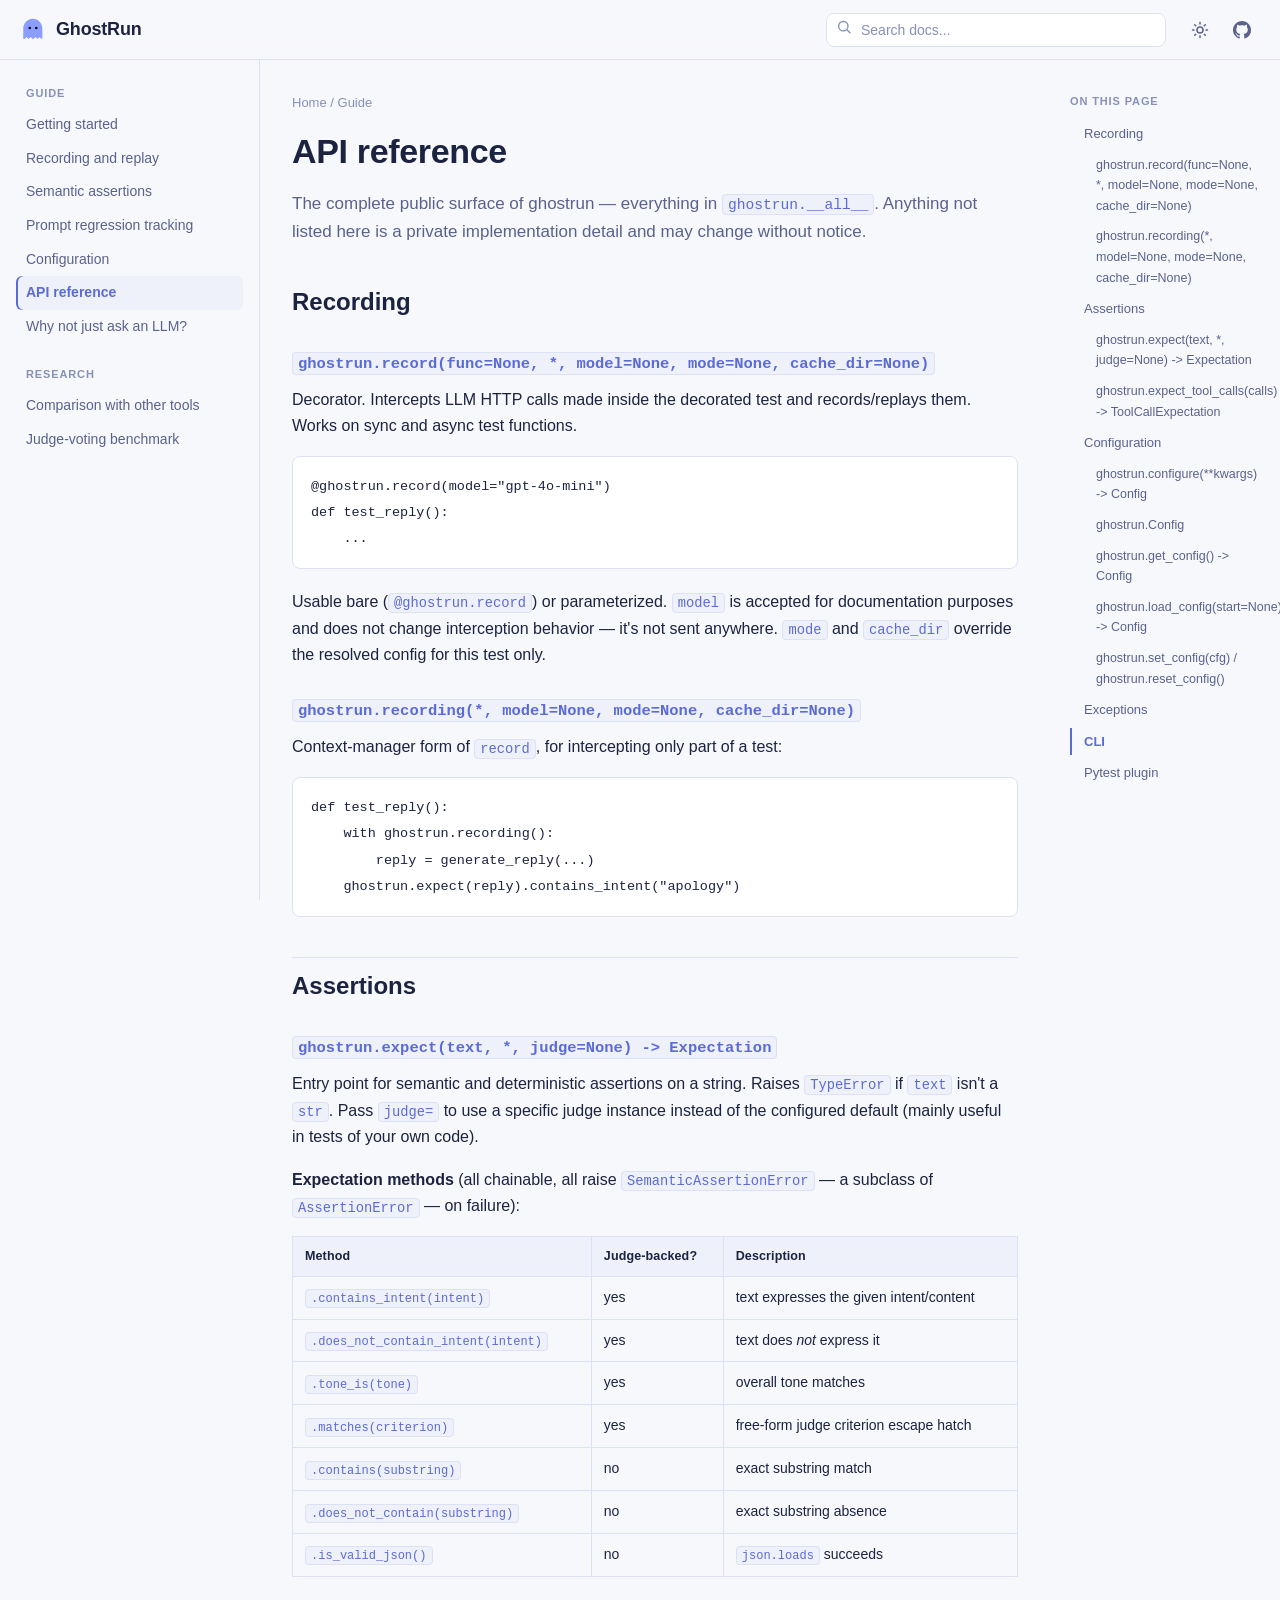
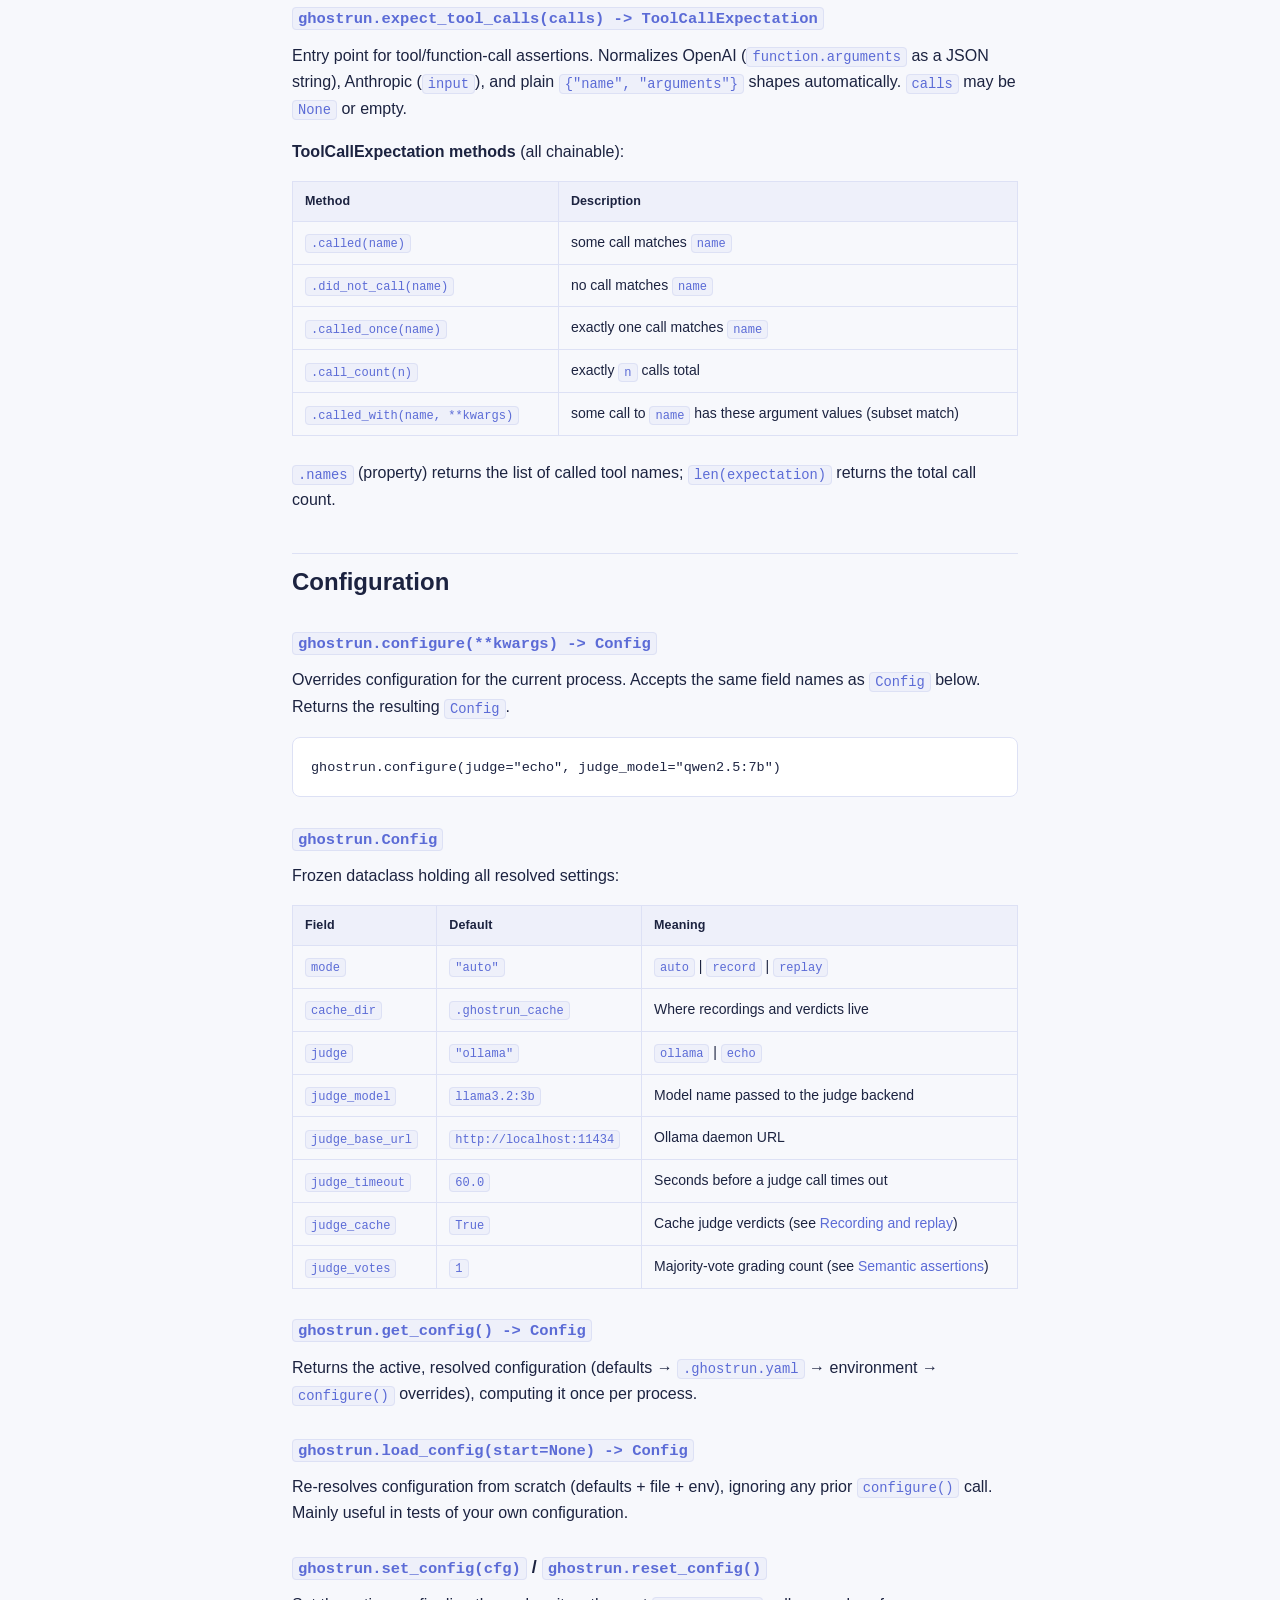
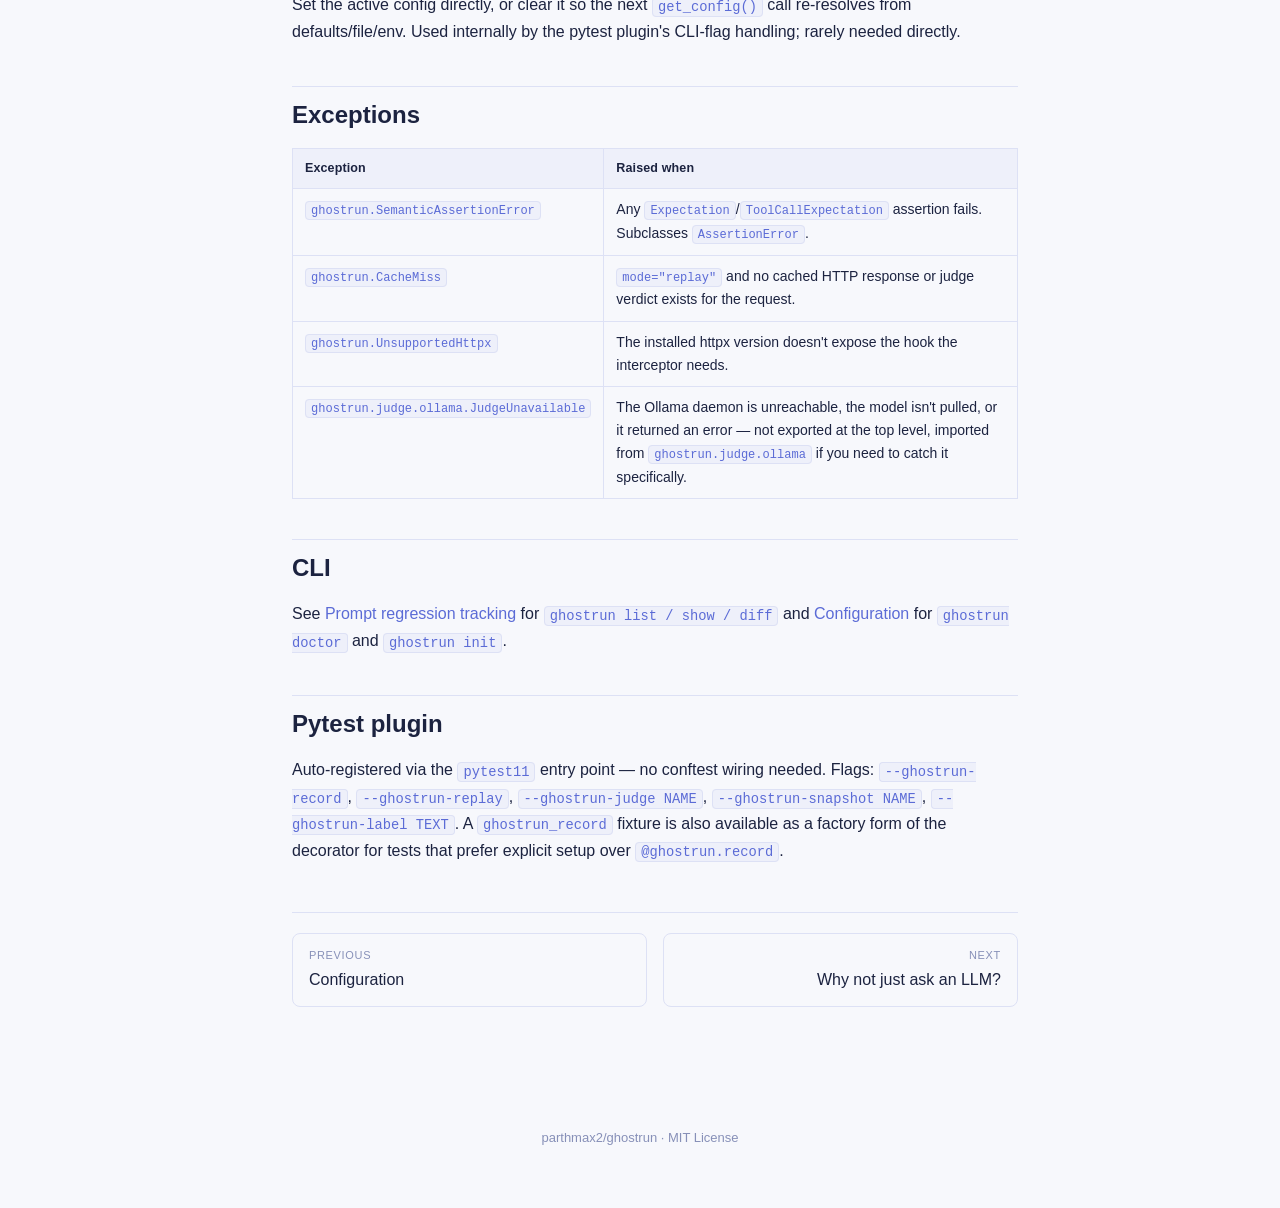
==== site/guide/api-reference.html @ 065bf579 "added ui" ====
<!doctype html>
<html lang="en">
<head>
<meta charset="utf-8">
<meta name="viewport" content="width=device-width, initial-scale=1">
<title>API reference — ghostrun</title>
<meta name="description" content="Every public function, class, exception, and config field in ghostrun.__all__.">
<link rel="icon" href="../assets/ghost-icon.svg">
<link rel="stylesheet" href="../assets/style.css">
</head>
<body>

<header class="site-header">
  <button class="nav-toggle" id="nav-toggle" aria-label="Toggle navigation">
    <svg viewBox="0 0 24 24" fill="none" stroke="currentColor" stroke-width="2" stroke-linecap="round" width="18" height="18"><line x1="4" y1="7" x2="20" y2="7"/><line x1="4" y1="12" x2="20" y2="12"/><line x1="4" y1="17" x2="20" y2="17"/></svg>
  </button>
  <a class="brand" href="../index.html"><img src="../assets/ghost-icon.svg" alt="">GhostRun</a>
  <div class="header-spacer"></div>
  <div class="search-wrap">
    <span class="search-icon"><svg viewBox="0 0 24 24" fill="none" stroke="currentColor" stroke-width="2" stroke-linecap="round" stroke-linejoin="round" width="16" height="16"><circle cx="11" cy="11" r="7"/><line x1="21" y1="21" x2="16.65" y2="16.65"/></svg></span>
    <input class="search-input" id="search-input" type="text" placeholder="Search docs..." autocomplete="off">
    <div class="search-results" id="search-results"></div>
  </div>
  <div class="header-actions">
    <button class="icon-btn" id="theme-toggle" aria-label="Toggle theme">
      <svg class="icon-sun" viewBox="0 0 24 24" fill="none" stroke="currentColor" stroke-width="2" stroke-linecap="round"><circle cx="12" cy="12" r="4"/><line x1="12" y1="2" x2="12" y2="4"/><line x1="12" y1="20" x2="12" y2="22"/><line x1="4.9" y1="4.9" x2="6.3" y2="6.3"/><line x1="17.7" y1="17.7" x2="19.1" y2="19.1"/><line x1="2" y1="12" x2="4" y2="12"/><line x1="20" y1="12" x2="22" y2="12"/><line x1="4.9" y1="19.1" x2="6.3" y2="17.7"/><line x1="17.7" y1="6.3" x2="19.1" y2="4.9"/></svg>
      <svg class="icon-moon" viewBox="0 0 24 24" fill="currentColor"><path d="M21 12.79A9 9 0 1 1 11.21 3 7 7 0 0 0 21 12.79z"/></svg>
    </button>
    <a class="icon-btn" href="https://github.com/parthmax2/ghostrun" target="_blank" rel="noopener" aria-label="GitHub repository">
      <svg viewBox="0 0 16 16" width="18" height="18" fill="currentColor"><path d="M8 0C3.58 0 0 3.58 0 8c0 3.54 2.29 6.53 5.47 7.59.4.07.55-.17.55-.38 0-.19-.01-.82-.01-1.49-2.01.37-2.53-.49-2.69-.94-.09-.23-.48-.94-.82-1.13-.28-.15-.68-.52-.01-.53.63-.01 1.08.58 1.23.82.72 1.21 1.87.87 2.33.66.07-.52.28-.87.51-1.07-1.78-.2-3.64-.89-3.64-3.95 0-.87.31-1.59.82-2.15-.08-.2-.36-1.02.08-2.12 0 0 .67-.21 2.2.82.64-.18 1.32-.27 2-.27.68 0 1.36.09 2 .27 1.53-1.04 2.2-.82 2.2-.82.44 1.1.16 1.92.08 2.12.51.56.82 1.27.82 2.15 0 3.07-1.87 3.75-3.65 3.95.29.25.54.73.54 1.48 0 1.07-.01 1.93-.01 2.2 0 .21.15.46.55.38A8.01 8.01 0 0 0 16 8c0-4.42-3.58-8-8-8z"/></svg>
    </a>
  </div>
</header>

<div class="scrim" id="scrim"></div>

<div class="shell">
  <nav class="sidebar" aria-label="Sidebar">
    <div class="side-group">
      <div class="side-group-title">Guide</div>
      <a class="side-link" href="getting-started.html">Getting started</a>
      <a class="side-link" href="recording.html">Recording and replay</a>
      <a class="side-link" href="assertions.html">Semantic assertions</a>
      <a class="side-link" href="regression-tracking.html">Prompt regression tracking</a>
      <a class="side-link" href="configuration.html">Configuration</a>
      <a class="side-link active" href="api-reference.html">API reference</a>
      <a class="side-link" href="why-not-diy.html">Why not just ask an LLM?</a>
    </div>
    <div class="side-group">
      <div class="side-group-title">Research</div>
      <a class="side-link" href="../research/comparison.html">Comparison with other tools</a>
      <a class="side-link" href="../research/judge-voting-benchmark.html">Judge-voting benchmark</a>
    </div>
  </nav>

  <main class="main">
    <article class="article">
      <div class="breadcrumb"><a href="../index.html">Home</a> / Guide</div>
      <h1>API reference</h1>
      <p class="lede">The complete public surface of ghostrun — everything in <code>ghostrun.__all__</code>. Anything not listed here is a private implementation detail and may change without notice.</p>

      <h2>Recording</h2>
      <h3><code>ghostrun.record(func=None, *, model=None, mode=None, cache_dir=None)</code></h3>
      <p>Decorator. Intercepts LLM HTTP calls made inside the decorated test and records/replays them. Works on sync and async test functions.</p>
      <pre><code>@ghostrun.record(model="gpt-4o-mini")
def test_reply():
    ...</code></pre>
      <p>Usable bare (<code>@ghostrun.record</code>) or parameterized. <code>model</code> is accepted for documentation purposes and does not change interception behavior — it's not sent anywhere. <code>mode</code> and <code>cache_dir</code> override the resolved config for this test only.</p>

      <h3><code>ghostrun.recording(*, model=None, mode=None, cache_dir=None)</code></h3>
      <p>Context-manager form of <code>record</code>, for intercepting only part of a test:</p>
      <pre><code>def test_reply():
    with ghostrun.recording():
        reply = generate_reply(...)
    ghostrun.expect(reply).contains_intent("apology")</code></pre>

      <h2>Assertions</h2>
      <h3><code>ghostrun.expect(text, *, judge=None) -&gt; Expectation</code></h3>
      <p>Entry point for semantic and deterministic assertions on a string. Raises <code>TypeError</code> if <code>text</code> isn't a <code>str</code>. Pass <code>judge=</code> to use a specific judge instance instead of the configured default (mainly useful in tests of your own code).</p>

      <p><strong>Expectation methods</strong> (all chainable, all raise <code>SemanticAssertionError</code> — a subclass of <code>AssertionError</code> — on failure):</p>
      <div class="table-scroll">
      <table>
        <thead><tr><th>Method</th><th>Judge-backed?</th><th>Description</th></tr></thead>
        <tbody>
          <tr><td><code>.contains_intent(intent)</code></td><td>yes</td><td>text expresses the given intent/content</td></tr>
          <tr><td><code>.does_not_contain_intent(intent)</code></td><td>yes</td><td>text does <em>not</em> express it</td></tr>
          <tr><td><code>.tone_is(tone)</code></td><td>yes</td><td>overall tone matches</td></tr>
          <tr><td><code>.matches(criterion)</code></td><td>yes</td><td>free-form judge criterion escape hatch</td></tr>
          <tr><td><code>.contains(substring)</code></td><td>no</td><td>exact substring match</td></tr>
          <tr><td><code>.does_not_contain(substring)</code></td><td>no</td><td>exact substring absence</td></tr>
          <tr><td><code>.is_valid_json()</code></td><td>no</td><td><code>json.loads</code> succeeds</td></tr>
        </tbody>
      </table>
      </div>

      <h3><code>ghostrun.expect_tool_calls(calls) -&gt; ToolCallExpectation</code></h3>
      <p>Entry point for tool/function-call assertions. Normalizes OpenAI (<code>function.arguments</code> as a JSON string), Anthropic (<code>input</code>), and plain <code>{"name", "arguments"}</code> shapes automatically. <code>calls</code> may be <code>None</code> or empty.</p>

      <p><strong>ToolCallExpectation methods</strong> (all chainable):</p>
      <div class="table-scroll">
      <table>
        <thead><tr><th>Method</th><th>Description</th></tr></thead>
        <tbody>
          <tr><td><code>.called(name)</code></td><td>some call matches <code>name</code></td></tr>
          <tr><td><code>.did_not_call(name)</code></td><td>no call matches <code>name</code></td></tr>
          <tr><td><code>.called_once(name)</code></td><td>exactly one call matches <code>name</code></td></tr>
          <tr><td><code>.call_count(n)</code></td><td>exactly <code>n</code> calls total</td></tr>
          <tr><td><code>.called_with(name, **kwargs)</code></td><td>some call to <code>name</code> has these argument values (subset match)</td></tr>
        </tbody>
      </table>
      </div>
      <p><code>.names</code> (property) returns the list of called tool names; <code>len(expectation)</code> returns the total call count.</p>

      <h2>Configuration</h2>
      <h3><code>ghostrun.configure(**kwargs) -&gt; Config</code></h3>
      <p>Overrides configuration for the current process. Accepts the same field names as <code>Config</code> below. Returns the resulting <code>Config</code>.</p>
      <pre><code>ghostrun.configure(judge="echo", judge_model="qwen2.5:7b")</code></pre>

      <h3><code>ghostrun.Config</code></h3>
      <p>Frozen dataclass holding all resolved settings:</p>
      <div class="table-scroll">
      <table>
        <thead><tr><th>Field</th><th>Default</th><th>Meaning</th></tr></thead>
        <tbody>
          <tr><td><code>mode</code></td><td><code>"auto"</code></td><td><code>auto</code> | <code>record</code> | <code>replay</code></td></tr>
          <tr><td><code>cache_dir</code></td><td><code>.ghostrun_cache</code></td><td>Where recordings and verdicts live</td></tr>
          <tr><td><code>judge</code></td><td><code>"ollama"</code></td><td><code>ollama</code> | <code>echo</code></td></tr>
          <tr><td><code>judge_model</code></td><td><code>llama3.2:3b</code></td><td>Model name passed to the judge backend</td></tr>
          <tr><td><code>judge_base_url</code></td><td><code>http://localhost:11434</code></td><td>Ollama daemon URL</td></tr>
          <tr><td><code>judge_timeout</code></td><td><code>60.0</code></td><td>Seconds before a judge call times out</td></tr>
          <tr><td><code>judge_cache</code></td><td><code>True</code></td><td>Cache judge verdicts (see <a href="recording.html">Recording and replay</a>)</td></tr>
          <tr><td><code>judge_votes</code></td><td><code>1</code></td><td>Majority-vote grading count (see <a href="assertions.html">Semantic assertions</a>)</td></tr>
        </tbody>
      </table>
      </div>

      <h3><code>ghostrun.get_config() -&gt; Config</code></h3>
      <p>Returns the active, resolved configuration (defaults → <code>.ghostrun.yaml</code> → environment → <code>configure()</code> overrides), computing it once per process.</p>

      <h3><code>ghostrun.load_config(start=None) -&gt; Config</code></h3>
      <p>Re-resolves configuration from scratch (defaults + file + env), ignoring any prior <code>configure()</code> call. Mainly useful in tests of your own configuration.</p>

      <h3><code>ghostrun.set_config(cfg)</code> / <code>ghostrun.reset_config()</code></h3>
      <p>Set the active config directly, or clear it so the next <code>get_config()</code> call re-resolves from defaults/file/env. Used internally by the pytest plugin's CLI-flag handling; rarely needed directly.</p>

      <h2>Exceptions</h2>
      <div class="table-scroll">
      <table>
        <thead><tr><th>Exception</th><th>Raised when</th></tr></thead>
        <tbody>
          <tr><td><code>ghostrun.SemanticAssertionError</code></td><td>Any <code>Expectation</code>/<code>ToolCallExpectation</code> assertion fails. Subclasses <code>AssertionError</code>.</td></tr>
          <tr><td><code>ghostrun.CacheMiss</code></td><td><code>mode="replay"</code> and no cached HTTP response or judge verdict exists for the request.</td></tr>
          <tr><td><code>ghostrun.UnsupportedHttpx</code></td><td>The installed httpx version doesn't expose the hook the interceptor needs.</td></tr>
          <tr><td><code>ghostrun.judge.ollama.JudgeUnavailable</code></td><td>The Ollama daemon is unreachable, the model isn't pulled, or it returned an error — not exported at the top level, imported from <code>ghostrun.judge.ollama</code> if you need to catch it specifically.</td></tr>
        </tbody>
      </table>
      </div>

      <h2>CLI</h2>
      <p>See <a href="regression-tracking.html">Prompt regression tracking</a> for <code>ghostrun list / show / diff</code> and <a href="configuration.html">Configuration</a> for <code>ghostrun doctor</code> and <code>ghostrun init</code>.</p>

      <h2>Pytest plugin</h2>
      <p>Auto-registered via the <code>pytest11</code> entry point — no conftest wiring needed. Flags: <code>--ghostrun-record</code>, <code>--ghostrun-replay</code>, <code>--ghostrun-judge NAME</code>, <code>--ghostrun-snapshot NAME</code>, <code>--ghostrun-label TEXT</code>. A <code>ghostrun_record</code> fixture is also available as a factory form of the decorator for tests that prefer explicit setup over <code>@ghostrun.record</code>.</p>

      <div class="page-nav">
        <a href="configuration.html"><span class="dir">Previous</span>Configuration</a>
        <a class="next" href="why-not-diy.html"><span class="dir">Next</span>Why not just ask an LLM?</a>
      </div>
    </article>
  </main>

  <aside class="toc">
    <div class="toc-title">On this page</div>
    <ul id="toc-list"></ul>
  </aside>
</div>

<footer class="site-footer">
  <a href="https://github.com/parthmax2/ghostrun" target="_blank" rel="noopener">parthmax2/ghostrun</a> · MIT License
</footer>

<script src="../assets/search-index.js"></script>
<script src="../assets/app.js"></script>
</body>
</html>
---- site/assets/style.css ----
/* ==========================================================================
   ghostrun docs — design tokens
   Same palette family as the README hero/mascot: cool ink + periwinkle glow,
   warm amber reserved for "this touched the network / pay attention" states.
   ========================================================================== */

:root {
  --ink: #0b0e1a;
  --ink-panel: #131a2e;
  --ink-panel-2: #0f1426;
  --ink-raised: #171f38;
  --hairline: #2a3155;
  --glow: #8b9dff;
  --glow-dim: #6b7bd6;
  --signal: #ffb066;
  --danger: #ff6b6b;
  --ok: #5fd0a0;
  --text: #e7eaff;
  --text-dim: #9aa4c7;
  --text-faint: #6b7396;

  --font-sans: -apple-system, "Segoe UI", Roboto, Helvetica, Arial, sans-serif;
  --font-mono: ui-monospace, "SF Mono", "Cascadia Mono", "JetBrains Mono", Consolas, "Liberation Mono", monospace;

  --header-h: 60px;
  --sidebar-w: 260px;
  --toc-w: 230px;
  --content-max: 760px;

  --radius: 8px;
  --shadow: 0 8px 24px rgba(0, 0, 0, 0.35);
}

@media (prefers-color-scheme: light) {
  :root {
    --ink: #f7f8fc;
    --ink-panel: #ffffff;
    --ink-panel-2: #eef0fa;
    --ink-raised: #ffffff;
    --hairline: #dde1f5;
    --glow: #5b6bd6;
    --glow-dim: #4552ad;
    --signal: #d97a2e;
    --danger: #d64545;
    --ok: #2f9d6f;
    --text: #1c2340;
    --text-dim: #5a628c;
    --text-faint: #8790b8;
    --shadow: 0 8px 24px rgba(30, 40, 90, 0.1);
  }
}

:root[data-theme="dark"] {
  --ink: #0b0e1a;
  --ink-panel: #131a2e;
  --ink-panel-2: #0f1426;
  --ink-raised: #171f38;
  --hairline: #2a3155;
  --glow: #8b9dff;
  --glow-dim: #6b7bd6;
  --signal: #ffb066;
  --danger: #ff6b6b;
  --ok: #5fd0a0;
  --text: #e7eaff;
  --text-dim: #9aa4c7;
  --text-faint: #6b7396;
  --shadow: 0 8px 24px rgba(0, 0, 0, 0.35);
}

:root[data-theme="light"] {
  --ink: #f7f8fc;
  --ink-panel: #ffffff;
  --ink-panel-2: #eef0fa;
  --ink-raised: #ffffff;
  --hairline: #dde1f5;
  --glow: #5b6bd6;
  --glow-dim: #4552ad;
  --signal: #d97a2e;
  --danger: #d64545;
  --ok: #2f9d6f;
  --text: #1c2340;
  --text-dim: #5a628c;
  --text-faint: #8790b8;
  --shadow: 0 8px 24px rgba(30, 40, 90, 0.1);
}

/* ==========================================================================
   Reset / base
   ========================================================================== */

* {
  box-sizing: border-box;
}

html {
  scroll-behavior: smooth;
}

@media (prefers-reduced-motion: reduce) {
  html {
    scroll-behavior: auto;
  }
  * {
    animation-duration: 0.001ms !important;
    transition-duration: 0.001ms !important;
  }
}

body {
  margin: 0;
  background: var(--ink);
  color: var(--text);
  font-family: var(--font-sans);
  font-size: 16px;
  line-height: 1.65;
  -webkit-font-smoothing: antialiased;
}

a {
  color: var(--glow);
  text-decoration: none;
}
a:hover {
  text-decoration: underline;
}
a:focus-visible,
button:focus-visible,
input:focus-visible {
  outline: 2px solid var(--glow);
  outline-offset: 2px;
}

img {
  max-width: 100%;
}

/* ==========================================================================
   Header
   ========================================================================== */

.site-header {
  position: fixed;
  top: 0;
  left: 0;
  right: 0;
  height: var(--header-h);
  z-index: 100;
  display: flex;
  align-items: center;
  gap: 16px;
  padding: 0 20px;
  background: color-mix(in srgb, var(--ink) 88%, transparent);
  backdrop-filter: blur(10px);
  border-bottom: 1px solid var(--hairline);
}

.brand {
  display: flex;
  align-items: center;
  gap: 10px;
  font-weight: 800;
  font-size: 18px;
  color: var(--text);
  white-space: nowrap;
  letter-spacing: -0.01em;
}
.brand:hover {
  text-decoration: none;
}
.brand img {
  width: 26px;
  height: 26px;
}

.nav-toggle {
  display: none;
  background: none;
  border: 1px solid var(--hairline);
  border-radius: var(--radius);
  color: var(--text);
  width: 36px;
  height: 36px;
  align-items: center;
  justify-content: center;
  cursor: pointer;
  flex: none;
}

.header-spacer {
  flex: 1;
}

.search-wrap {
  position: relative;
  width: 100%;
  max-width: 340px;
}

.search-input {
  width: 100%;
  background: var(--ink-panel);
  border: 1px solid var(--hairline);
  border-radius: var(--radius);
  color: var(--text);
  padding: 8px 12px 8px 34px;
  font-size: 14px;
  font-family: var(--font-sans);
}
.search-input::placeholder {
  color: var(--text-faint);
}

.search-icon {
  position: absolute;
  left: 10px;
  top: 50%;
  transform: translateY(-50%);
  color: var(--text-faint);
  pointer-events: none;
}

.search-results {
  position: absolute;
  top: calc(100% + 6px);
  left: 0;
  right: 0;
  background: var(--ink-raised);
  border: 1px solid var(--hairline);
  border-radius: var(--radius);
  box-shadow: var(--shadow);
  max-height: 60vh;
  overflow-y: auto;
  display: none;
  z-index: 200;
}
.search-results.open {
  display: block;
}
.search-result {
  display: block;
  padding: 10px 14px;
  border-bottom: 1px solid var(--hairline);
  color: var(--text);
}
.search-result:last-child {
  border-bottom: none;
}
.search-result:hover,
.search-result.active {
  background: var(--ink-panel-2);
  text-decoration: none;
}
.search-result .result-title {
  font-weight: 700;
  font-size: 14px;
  display: flex;
  align-items: center;
  gap: 6px;
}
.search-result .result-crumb {
  font-size: 11px;
  color: var(--text-faint);
  font-weight: 400;
}
.search-result .result-excerpt {
  font-size: 12.5px;
  color: var(--text-dim);
  margin-top: 2px;
}
.search-empty {
  padding: 14px;
  font-size: 13px;
  color: var(--text-faint);
}

.header-actions {
  display: flex;
  align-items: center;
  gap: 6px;
  flex: none;
}

.icon-btn {
  background: none;
  border: 1px solid transparent;
  color: var(--text-dim);
  width: 36px;
  height: 36px;
  border-radius: var(--radius);
  display: flex;
  align-items: center;
  justify-content: center;
  cursor: pointer;
}
.icon-btn:hover {
  border-color: var(--hairline);
  color: var(--text);
}
.icon-btn svg {
  width: 18px;
  height: 18px;
}
:root[data-theme="light"] .icon-moon {
  display: none;
}
:root[data-theme="dark"] .icon-sun {
  display: none;
}

/* ==========================================================================
   Layout shell
   ========================================================================== */

.shell {
  margin-top: var(--header-h);
  display: grid;
  grid-template-columns: var(--sidebar-w) minmax(0, 1fr) var(--toc-w);
  max-width: 1400px;
  margin-left: auto;
  margin-right: auto;
}

@media (max-width: 1200px) {
  .shell {
    grid-template-columns: var(--sidebar-w) minmax(0, 1fr);
  }
  .toc {
    display: none;
  }
}

@media (max-width: 960px) {
  .shell {
    grid-template-columns: minmax(0, 1fr);
  }
  .sidebar {
    position: fixed;
    left: -280px;
    top: var(--header-h);
    bottom: 0;
    width: 260px;
    transition: left 0.18s ease;
    z-index: 90;
    background: var(--ink);
    box-shadow: var(--shadow);
  }
  .sidebar.open {
    left: 0;
  }
  .nav-toggle {
    display: flex;
  }
  .scrim {
    display: none;
    position: fixed;
    inset: var(--header-h) 0 0 0;
    background: rgba(0, 0, 0, 0.4);
    z-index: 80;
  }
  .scrim.open {
    display: block;
  }
}

/* ==========================================================================
   Sidebar
   ========================================================================== */

.sidebar {
  border-right: 1px solid var(--hairline);
  padding: 24px 16px 40px;
  height: calc(100vh - var(--header-h));
  overflow-y: auto;
  position: sticky;
  top: var(--header-h);
}

.side-group {
  margin-bottom: 22px;
}

.side-group-title {
  font-size: 11px;
  font-weight: 700;
  letter-spacing: 0.08em;
  text-transform: uppercase;
  color: var(--text-faint);
  padding: 0 10px;
  margin-bottom: 6px;
}

.side-link {
  display: block;
  padding: 7px 10px;
  border-radius: 6px;
  font-size: 14px;
  color: var(--text-dim);
  line-height: 1.4;
}
.side-link:hover {
  background: var(--ink-panel-2);
  color: var(--text);
  text-decoration: none;
}
.side-link.active {
  background: var(--ink-panel-2);
  color: var(--glow);
  font-weight: 600;
  box-shadow: inset 2px 0 0 var(--glow);
}

/* ==========================================================================
   Main content / article prose
   ========================================================================== */

.main {
  min-width: 0;
  padding: 32px 32px 80px;
  display: flex;
  justify-content: center;
}

.article {
  width: 100%;
  max-width: var(--content-max);
}

.breadcrumb {
  font-size: 13px;
  color: var(--text-faint);
  margin-bottom: 10px;
}
.breadcrumb a {
  color: var(--text-faint);
}

.article h1 {
  font-size: 34px;
  font-weight: 800;
  letter-spacing: -0.01em;
  margin: 0 0 10px;
  text-wrap: balance;
}

.article .lede {
  font-size: 17px;
  color: var(--text-dim);
  margin-bottom: 28px;
}

.article h2 {
  font-size: 24px;
  font-weight: 700;
  margin: 40px 0 14px;
  padding-top: 8px;
  border-top: 1px solid var(--hairline);
  scroll-margin-top: calc(var(--header-h) + 16px);
}
.article h2:first-of-type {
  border-top: none;
  margin-top: 28px;
}

.article h3 {
  font-size: 18px;
  font-weight: 700;
  margin: 26px 0 10px;
  scroll-margin-top: calc(var(--header-h) + 16px);
}

.article p {
  margin: 0 0 16px;
}

.article ul,
.article ol {
  margin: 0 0 16px;
  padding-left: 22px;
}
.article li {
  margin-bottom: 6px;
}
.article li > ul,
.article li > ol {
  margin-top: 6px;
}

.article strong {
  color: var(--text);
  font-weight: 700;
}

.article code {
  font-family: var(--font-mono);
  font-size: 0.86em;
  background: var(--ink-panel-2);
  border: 1px solid var(--hairline);
  border-radius: 4px;
  padding: 1.5px 5px;
  color: var(--glow);
}

.article pre {
  position: relative;
  background: var(--ink-panel);
  border: 1px solid var(--hairline);
  border-radius: var(--radius);
  padding: 16px 18px;
  overflow-x: auto;
  margin: 0 0 20px;
}
.article pre code {
  background: none;
  border: none;
  padding: 0;
  color: var(--text);
  font-size: 13.5px;
  line-height: 1.6;
}

.copy-btn {
  position: absolute;
  top: 8px;
  right: 8px;
  background: var(--ink-panel-2);
  border: 1px solid var(--hairline);
  color: var(--text-faint);
  font-family: var(--font-sans);
  font-size: 11px;
  padding: 4px 8px;
  border-radius: 6px;
  cursor: pointer;
  opacity: 0;
  transition: opacity 0.12s ease;
}
.article pre:hover .copy-btn {
  opacity: 1;
}
.copy-btn:hover {
  color: var(--text);
  border-color: var(--glow);
}
.copy-btn.copied {
  color: var(--ok);
  border-color: var(--ok);
  opacity: 1;
}

.article blockquote {
  margin: 0 0 20px;
  padding: 2px 18px;
  border-left: 3px solid var(--hairline);
  color: var(--text-dim);
}

.article table {
  width: 100%;
  border-collapse: collapse;
  margin: 0 0 24px;
  font-size: 14px;
}
.article th,
.article td {
  border: 1px solid var(--hairline);
  padding: 9px 12px;
  text-align: left;
  vertical-align: top;
}
.article th {
  background: var(--ink-panel-2);
  font-weight: 700;
  font-size: 12.5px;
  letter-spacing: 0.01em;
}
.article .table-scroll {
  overflow-x: auto;
  margin: 0 0 24px;
}
.article .table-scroll table {
  margin-bottom: 0;
}

.article hr {
  border: none;
  border-top: 1px solid var(--hairline);
  margin: 32px 0;
}

/* Callouts */
.callout {
  border: 1px solid var(--hairline);
  border-left: 3px solid var(--glow);
  background: var(--ink-panel-2);
  border-radius: var(--radius);
  padding: 14px 16px;
  margin: 0 0 22px;
  font-size: 15px;
}
.callout p:last-child {
  margin-bottom: 0;
}
.callout-label {
  display: block;
  font-weight: 700;
  font-size: 11.5px;
  letter-spacing: 0.06em;
  text-transform: uppercase;
  margin-bottom: 6px;
  color: var(--glow);
}
.callout.warning {
  border-left-color: var(--signal);
}
.callout.warning .callout-label {
  color: var(--signal);
}
.callout.danger {
  border-left-color: var(--danger);
}
.callout.danger .callout-label {
  color: var(--danger);
}

/* Prev/next footer nav */
.page-nav {
  display: flex;
  justify-content: space-between;
  gap: 16px;
  margin-top: 48px;
  padding-top: 20px;
  border-top: 1px solid var(--hairline);
}
.page-nav a {
  flex: 1;
  border: 1px solid var(--hairline);
  border-radius: var(--radius);
  padding: 12px 16px;
  color: var(--text);
}
.page-nav a:hover {
  border-color: var(--glow);
  text-decoration: none;
}
.page-nav .dir {
  display: block;
  font-size: 11px;
  color: var(--text-faint);
  text-transform: uppercase;
  letter-spacing: 0.06em;
  margin-bottom: 3px;
}
.page-nav .next {
  text-align: right;
  margin-left: auto;
}

.edit-link {
  font-size: 13px;
  margin-top: 28px;
}

/* ==========================================================================
   TOC (right rail)
   ========================================================================== */

.toc {
  padding: 32px 20px;
  position: sticky;
  top: var(--header-h);
  height: calc(100vh - var(--header-h));
  overflow-y: auto;
}
.toc-title {
  font-size: 11px;
  font-weight: 700;
  letter-spacing: 0.08em;
  text-transform: uppercase;
  color: var(--text-faint);
  margin-bottom: 10px;
}
.toc ul {
  list-style: none;
  margin: 0;
  padding: 0;
}
.toc li {
  margin-bottom: 4px;
}
.toc a {
  display: block;
  font-size: 13px;
  color: var(--text-dim);
  padding: 3px 0 3px 12px;
  border-left: 2px solid transparent;
}
.toc a:hover {
  color: var(--text);
  text-decoration: none;
}
.toc a.active {
  color: var(--glow);
  border-left-color: var(--glow);
  font-weight: 600;
}
.toc .toc-h3 {
  padding-left: 24px;
  font-size: 12.5px;
}

/* ==========================================================================
   Home page
   ========================================================================== */

.home-hero {
  text-align: center;
  padding: 60px 20px 20px;
  max-width: 720px;
  margin: 0 auto;
}
.home-hero img.hero-gif {
  width: 100%;
  max-width: 560px;
  border-radius: 12px;
  margin-bottom: 28px;
}
.home-hero h1 {
  font-size: 38px;
  font-weight: 800;
  letter-spacing: -0.01em;
  margin: 0 0 10px;
  text-wrap: balance;
}
.home-hero p.tagline {
  font-size: 17px;
  color: var(--text-dim);
  margin: 0 0 28px;
}
.home-cta {
  display: flex;
  gap: 12px;
  justify-content: center;
  flex-wrap: wrap;
  margin-bottom: 12px;
}
.btn {
  display: inline-flex;
  align-items: center;
  gap: 8px;
  padding: 10px 20px;
  border-radius: var(--radius);
  font-weight: 600;
  font-size: 14.5px;
  border: 1px solid var(--hairline);
}
.btn:hover {
  text-decoration: none;
}
.btn-primary {
  background: var(--glow);
  color: var(--ink);
  border-color: var(--glow);
}
.btn-primary:hover {
  background: var(--glow-dim);
  border-color: var(--glow-dim);
}
.btn-ghost {
  color: var(--text);
}
.btn-ghost:hover {
  border-color: var(--glow);
}

.home-grid {
  max-width: 960px;
  margin: 56px auto 0;
  padding: 0 20px;
  display: grid;
  grid-template-columns: repeat(auto-fit, minmax(240px, 1fr));
  gap: 18px;
}
.home-card {
  border: 1px solid var(--hairline);
  border-radius: var(--radius);
  padding: 20px;
  background: var(--ink-panel);
}
.home-card h3 {
  margin: 0 0 8px;
  font-size: 16px;
}
.home-card p {
  margin: 0;
  font-size: 14px;
  color: var(--text-dim);
}
.home-card a {
  font-size: 13px;
  font-weight: 600;
}

.home-quickstart {
  max-width: 720px;
  margin: 56px auto 40px;
  padding: 0 20px;
}

/* ==========================================================================
   Footer
   ========================================================================== */

.site-footer {
  text-align: center;
  padding: 40px 20px 60px;
  color: var(--text-faint);
  font-size: 13px;
}
.site-footer a {
  color: var(--text-faint);
}
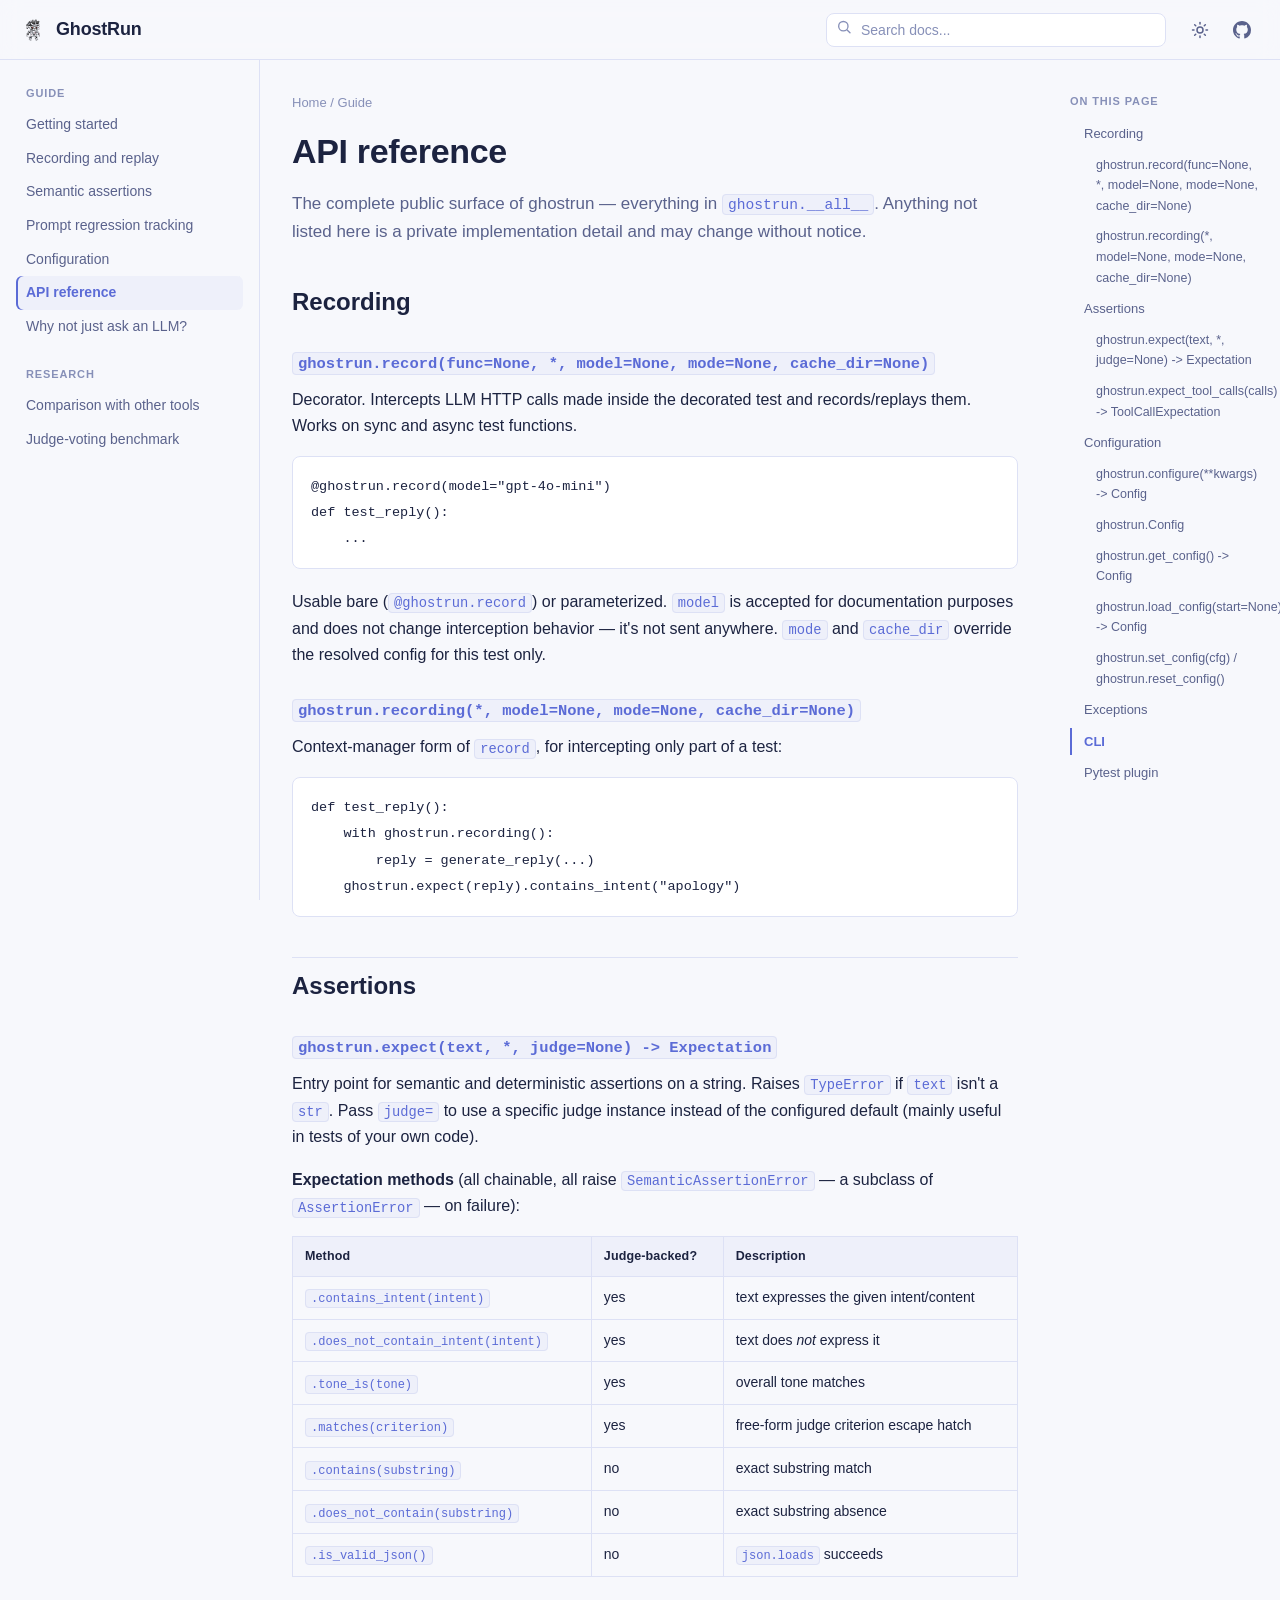
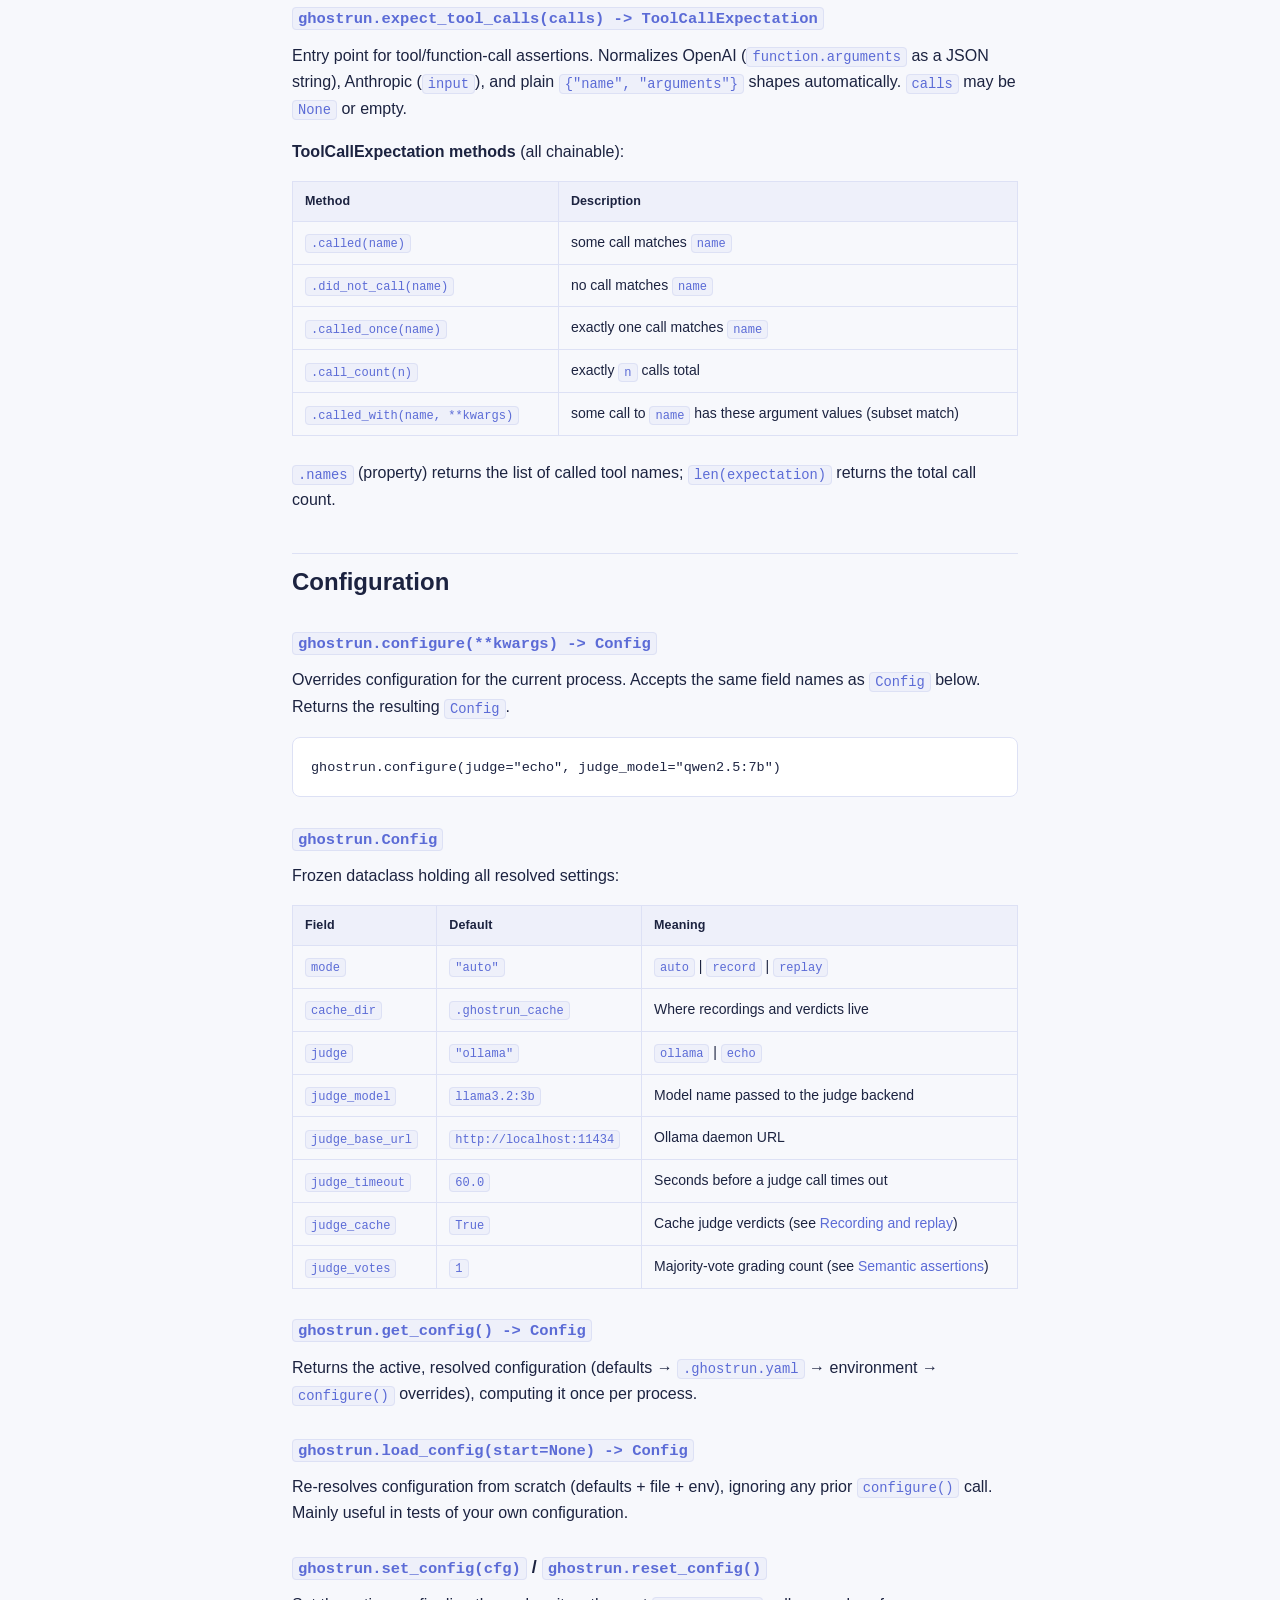
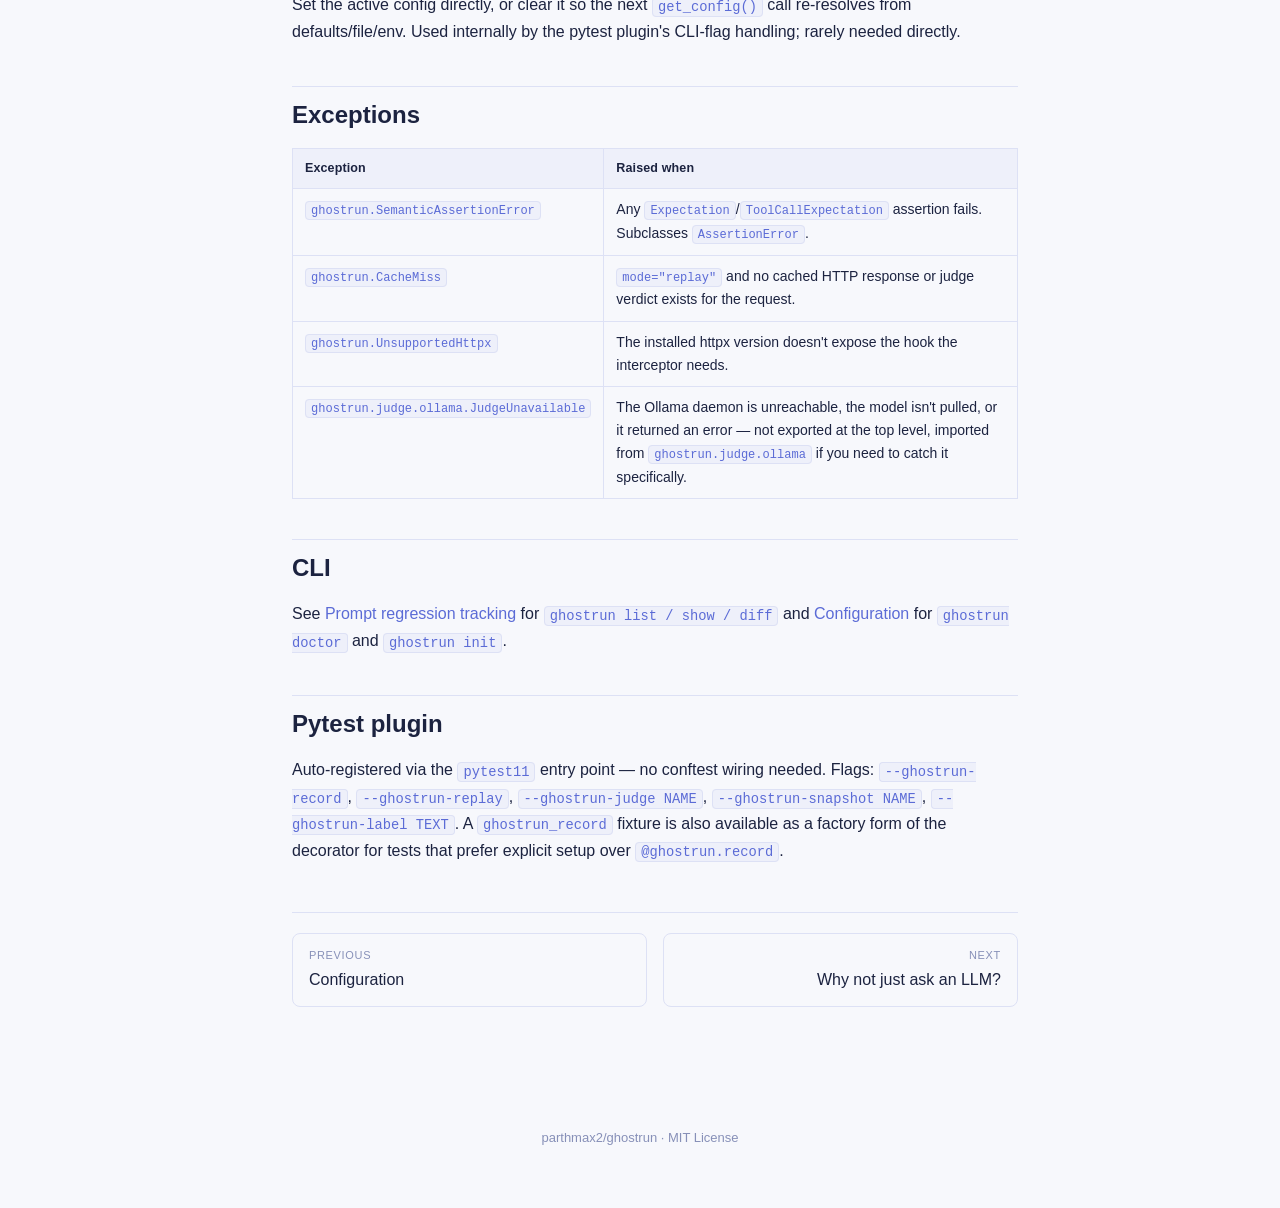
==== commit 220244cb: "chore: remove stale SVG assets and fix all icon refs to PNG - Remove: assets/wordmark-dark.svg, asse" ====
--- a/site/guide/api-reference.html
+++ b/site/guide/api-reference.html
@@ -5,7 +5,7 @@
 <meta name="viewport" content="width=device-width, initial-scale=1">
 <title>API reference — ghostrun</title>
 <meta name="description" content="Every public function, class, exception, and config field in ghostrun.__all__.">
-<link rel="icon" href="../assets/ghost-icon.svg">
+<link rel="icon" href="../assets/ghost-icon.png">
 <link rel="stylesheet" href="../assets/style.css">
 </head>
 <body>
@@ -14,7 +14,7 @@
   <button class="nav-toggle" id="nav-toggle" aria-label="Toggle navigation">
     <svg viewBox="0 0 24 24" fill="none" stroke="currentColor" stroke-width="2" stroke-linecap="round" width="18" height="18"><line x1="4" y1="7" x2="20" y2="7"/><line x1="4" y1="12" x2="20" y2="12"/><line x1="4" y1="17" x2="20" y2="17"/></svg>
   </button>
-  <a class="brand" href="../index.html"><img src="../assets/ghost-icon.svg" alt="">GhostRun</a>
+  <a class="brand" href="../index.html"><img src="../assets/ghost-icon.png" alt="">GhostRun</a>
   <div class="header-spacer"></div>
   <div class="search-wrap">
     <span class="search-icon"><svg viewBox="0 0 24 24" fill="none" stroke="currentColor" stroke-width="2" stroke-linecap="round" stroke-linejoin="round" width="16" height="16"><circle cx="11" cy="11" r="7"/><line x1="21" y1="21" x2="16.65" y2="16.65"/></svg></span>
